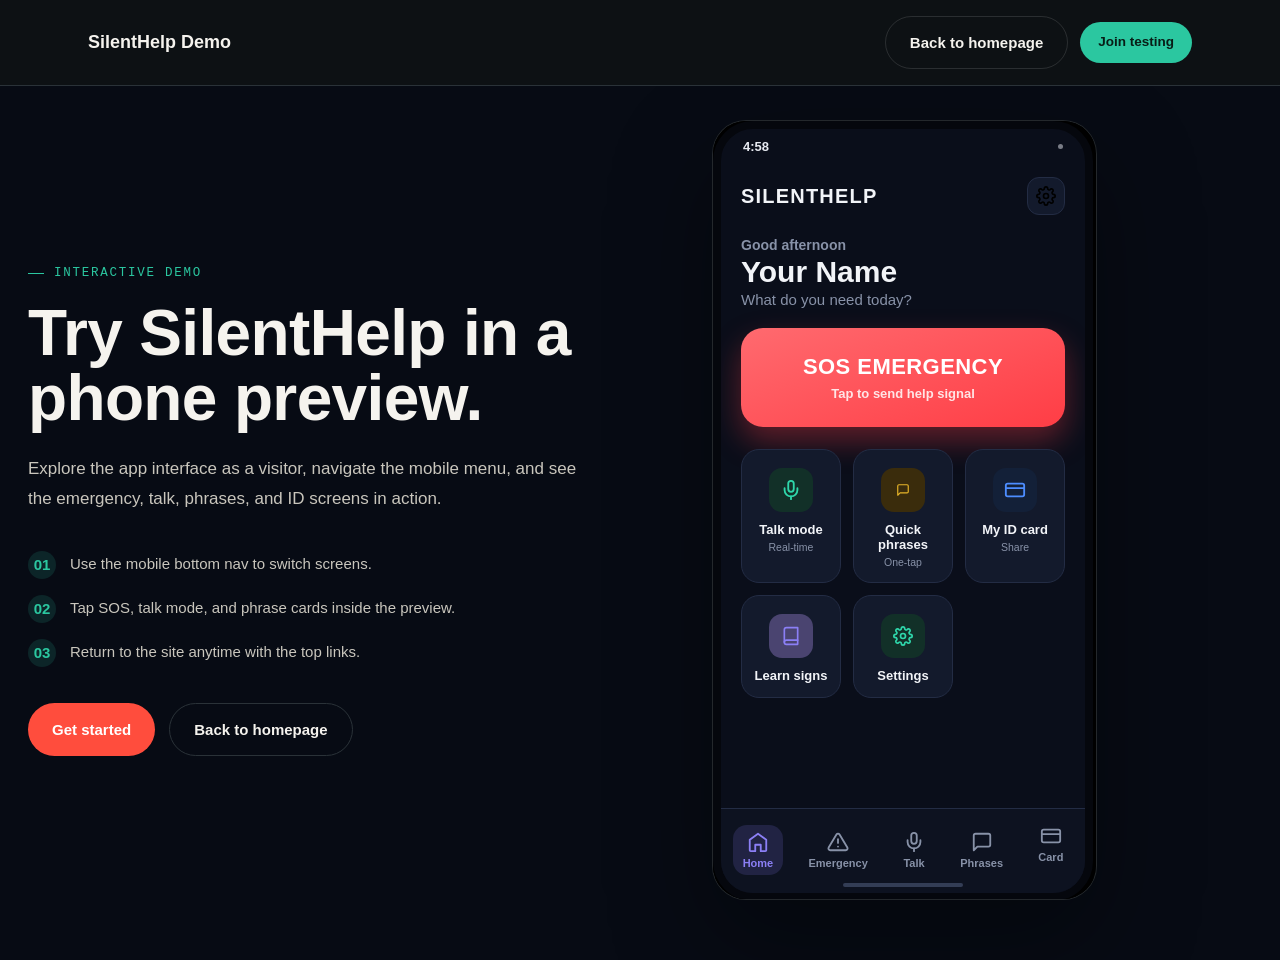
==== demo.html @ 360c6048 "Add files via upload" ====
<!DOCTYPE html>
<html lang="en">
<head>
<meta charset="UTF-8">
<meta name="viewport" content="width=device-width, initial-scale=1.0">
<title>SilentHelp Demo</title>
<meta name="description" content="Interact with the SilentHelp mobile app prototype in a live demo view.">
<link rel="stylesheet" href="styles.css">
<style>
  body{background:#070b14; margin:0;}
  .demo-nav{position:fixed; top:0; left:0; right:0; z-index:100; background:rgba(14,18,21,.96); border-bottom:1px solid var(--line);}
  .demo-nav .nav-inner{max-width:var(--wrap); margin:0 auto; padding:16px 28px; display:flex; align-items:center; justify-content:space-between; gap:16px;}
  .demo-nav .brand{font-size:18px; color:var(--paper);}
  .demo-nav .nav-right{display:flex; align-items:center; gap:12px;}
  .demo-nav .btn-ghost{border:1px solid rgba(255,255,255,.12); color:var(--paper); background:transparent;}
  .demo-nav .nav-cta{background:var(--teal); color:#081d16;}
  main.demo-page{padding:120px 28px 60px; min-height:100vh;}
  .demo-hero{max-width:1240px; margin:0 auto; display:grid; grid-template-columns:minmax(320px,1.1fr) minmax(360px,540px); gap:44px; align-items:center;}
  .demo-copy .eyebrow{margin-bottom:18px;}
  .demo-copy h1{font-size:clamp(42px,5vw,68px); line-height:1.02; margin:0 0 22px;}
  .demo-copy p{max-width:560px; color:var(--paper-dim); font-size:17px; line-height:1.8;}
  .demo-list{margin-top:36px; display:grid; gap:16px;}
  .demo-list li{display:flex; gap:14px; align-items:flex-start; color:var(--paper-dim); font-size:15px; line-height:1.75;}
  .demo-list li span{display:inline-flex; min-width:28px; height:28px; align-items:center; justify-content:center; border-radius:999px; background:rgba(43,199,160,.14); color:var(--teal); font-weight:700;}
  .demo-cta{margin-top:36px; display:flex; flex-wrap:wrap; gap:14px;}
  .demo-frame{     width: 385px;
    height: 780px;   border-radius:34px; overflow:hidden; box-shadow:0 40px 100px rgba(0,0,0,.35); border:1px solid rgba(255,255,255,.06); background:var(--ink-soft);}
  .demo-frame iframe{width:100%; min-height:820px; border:none; display:block;}
  @media (max-width:1040px){.demo-hero{grid-template-columns:1fr;}} 
  @media (max-width:720px){main.demo-page{padding:100px 16px 40px;} .demo-copy h1{font-size:36px;} .demo-frame iframe{min-height:740px;}}
</style>
</head>
<body>
<header class="demo-nav">
  <div class="nav-inner">
    <div class="brand">SilentHelp Demo</div>
    <div class="nav-right">
      <a class="btn-ghost" href="index.html">Back to homepage</a>
      <a class="nav-cta" href="index.html#download">Join testing</a>
    </div>
  </div>
</header>
<main class="demo-page">
  <section class="demo-hero">
    <div class="demo-copy">
      <div class="eyebrow">Interactive demo</div>
      <h1>Try SilentHelp in a phone preview.</h1>
      <p>Explore the app interface as a visitor, navigate the mobile menu, and see the emergency, talk, phrases, and ID screens in action.</p>
      <ul class="demo-list">
        <li><span>01</span>Use the mobile bottom nav to switch screens.</li>
        <li><span>02</span>Tap SOS, talk mode, and phrase cards inside the preview.</li>
        <li><span>03</span>Return to the site anytime with the top links.</li>
      </ul>
      <div class="demo-cta">
        <a class="btn-primary" href="index.html#download">Get started</a>
        <a class="btn-ghost" href="index.html">Back to homepage</a>
      </div>
    </div>
    <div class="demo-frame">
      <iframe src="silenthelp-mockup.html" title="SilentHelp app demo"></iframe>
    </div>
  </section>
</main>
</body>
</html>
---- styles.css ----
/* ---------- Tokens ---------- */
  :root{
    --ink: #0e1215;
    --ink-soft: #161b1f;
    --panel: #1b2126;
    --line: #2a3238;
    --paper: #f5f3ee;
    --paper-dim: #c9c6bd;
    --slate: #8b939a;
    --coral: #ff4d3d;
    --coral-dim: #7a251d;
    --amber: #f5b733;
    --teal: #2bc7a0;

    --display: "Space Grotesk", "Familjen Grotesk", Arial, sans-serif;
    --body: "Inter", -apple-system, BlinkMacSystemFont, sans-serif;
    --mono: "JetBrains Mono", "SFMono-Regular", Consolas, monospace;

    --wrap: 1160px;
  }

  *{box-sizing:border-box;}
  html{scroll-behavior:smooth;}
  body{
    margin:0;
    background:var(--ink);
    color:var(--paper);
    font-family:var(--body);
    line-height:1.55;
    -webkit-font-smoothing:antialiased;
  }
  img,svg{display:block;max-width:100%;}
  a{color:inherit;}
  h1,h2,h3,h4{font-family:var(--display);margin:0;font-weight:600;letter-spacing:-0.01em;}
  p{margin:0;}
  ul{margin:0;padding:0;list-style:none;}
  section{position:relative;}
  .wrap{max-width:var(--wrap);margin:0 auto;padding:0 28px;}
  .eyebrow{
    font-family:var(--mono);
    font-size:12.5px;
    letter-spacing:0.14em;
    text-transform:uppercase;
    color:var(--teal);
    display:flex;
    align-items:center;
    gap:10px;
  }
  .eyebrow::before{
    content:"";
    width:16px;height:1px;
    background:var(--teal);
    display:inline-block;
  }
  ::selection{background:var(--coral);color:var(--paper);}
  :focus-visible{outline:2px solid var(--amber);outline-offset:3px;}

  @media (prefers-reduced-motion: reduce){
    *{animation-duration:0.001ms !important; animation-iteration-count:1 !important; transition-duration:0.001ms !important; scroll-behavior:auto !important;}
  }

  /* ---------- Nav ---------- */
  header.nav{
    position:fixed; top:0; left:0; right:0; z-index:100;
    background:rgba(14,18,21,0.86);
    backdrop-filter:blur(10px);
    border-bottom:1px solid var(--line);
  }
  .nav-inner{
    max-width:var(--wrap); margin:0 auto; padding:16px 28px;
    display:flex; align-items:center; justify-content:space-between;
    gap:20px;
  }
  .brand{display:flex; align-items:center; gap:10px; font-family:var(--display); font-weight:700; font-size:18px;}
  .brand-mark{width:22px;height:22px;flex:none;}
  .nav-links{display:flex; gap:26px; font-size:14px; color:var(--slate);}
  .nav-links a{text-decoration:none; transition:color .15s ease;}
  .nav-links a:hover{color:var(--paper);}
  .nav-cta{
    font-size:13.5px; font-weight:600; font-family:var(--body);
    background:var(--coral); color:#fff; border:none;
    padding:10px 18px; border-radius:100px; cursor:pointer;
    text-decoration:none; white-space:nowrap;
    box-shadow:0 0 0 0 rgba(255,77,61,0.5);
    transition:box-shadow .2s ease, transform .15s ease;
  }
  .nav-cta:hover{box-shadow:0 0 0 6px rgba(255,77,61,0.16); transform:translateY(-1px);}
  .nav-toggle{display:none;}
  .nav-menu{
    position:fixed;
    top:76px; right:20px; left:20px;
    padding:18px 22px;
    border-radius:22px;
    border:1px solid rgba(255,255,255,0.08);
    background:rgba(14,18,21,0.96);
    box-shadow:0 32px 65px rgba(0,0,0,0.28);
    max-height:0;
    overflow:hidden;
    opacity:0;
    visibility:hidden;
    transition:max-height .32s ease, opacity .24s ease, visibility .24s ease;
  }
  .nav-menu.open{
    max-height:320px;
    opacity:1;
    visibility:visible;
  }
  .nav-menu a{
    display:block;
    padding:12px 0;
    color:var(--paper-dim);
    font-size:15px;
    text-decoration:none;
    border-bottom:1px solid rgba(255,255,255,0.06);
    transition:color .18s ease;
  }
  .nav-menu a:last-child{border-bottom:none;}
  .nav-menu a:hover{color:var(--paper);}

  @media (max-width:820px){
    .nav-links{display:none;}
    .nav-toggle{display:flex; align-items:center; justify-content:center; width:48px; height:48px; border-radius:16px; background:var(--panel); border:1px solid var(--line); color:var(--paper);}
  }

  /* ---------- Hero ---------- */
  .hero{
    padding:168px 0 96px;
    overflow:hidden;
    position:relative;
    border-bottom:1px solid var(--line);
  }
  .hero-inner{
    display:grid;
    grid-template-columns:1.05fr 0.95fr;
    gap:48px;
    align-items:center;
  }
  .hero h1{
    font-size:clamp(38px, 5.4vw, 66px);
    line-height:1.03;
    color:var(--paper);
  }
  .hero h1 em{
    font-style:normal;
    color:var(--coral);
  }
  .hero-sub{
    margin-top:22px;
    font-size:18px;
    color:var(--paper-dim);
    max-width:480px;
  }
  .hero-ctas{display:flex; gap:14px; margin-top:34px; flex-wrap:wrap;}
  .btn-primary{
    background:var(--coral); color:#fff; font-weight:600; font-size:15px;
    padding:14px 24px; border-radius:100px; text-decoration:none;
    display:inline-flex; align-items:center; gap:8px;
    transition:transform .15s ease, box-shadow .2s ease;
  }
  .btn-primary:hover{transform:translateY(-2px); box-shadow:0 10px 24px -8px rgba(255,77,61,0.55);}
  .btn-ghost{
    border:1px solid var(--line); color:var(--paper); font-weight:600; font-size:15px;
    padding:14px 24px; border-radius:100px; text-decoration:none;
    transition:border-color .15s ease, background .15s ease;
  }
  .btn-ghost:hover{border-color:var(--paper-dim); background:var(--ink-soft);}

  .hero-note{
    margin-top:38px; display:flex; gap:22px; flex-wrap:wrap;
    font-family:var(--mono); font-size:12px; color:var(--slate); letter-spacing:0.03em;
  }
  .hero-note span{color:var(--amber);}

  /* Pulse visual - signature element */
  .pulse-stage{
    position:relative; aspect-ratio:1/1; max-width:440px; margin:0 auto;
    display:flex; align-items:center; justify-content:center;
  }
  .pulse-ring{
    position:absolute; border-radius:50%; border:1.5px solid var(--coral);
    opacity:0;
    animation:pulse-out 3.2s cubic-bezier(.2,.6,.3,1) infinite;
  }
  .pulse-ring.r2{animation-delay:1.05s; border-color:var(--amber);}
  .pulse-ring.r3{animation-delay:2.1s; border-color:var(--teal);}
  @keyframes pulse-out{
    0%{width:60px; height:60px; opacity:0.9;}
    75%{opacity:0;}
    100%{width:420px; height:420px; opacity:0;}
  }
  .pulse-core{
    position:relative; z-index:2;
    width:104px; height:104px; border-radius:50%;
    background:radial-gradient(circle at 35% 30%, #ff6a5b, var(--coral) 70%);
    display:flex; align-items:center; justify-content:center;
    box-shadow:0 0 0 10px rgba(255,77,61,0.12), 0 20px 50px -10px rgba(255,77,61,0.5);
  }
  .pulse-core svg{width:38px; height:38px; stroke:#fff;}
  .pulse-tag{
    position:absolute; bottom:-50px; left:50%; transform:translateX(-50%);
    font-family:var(--mono); font-size:11.5px; color:var(--slate);
    background:var(--ink-soft); border:1px solid var(--line);
    padding:7px 13px; border-radius:100px; white-space:nowrap;
  }
  .pulse-tag b{color:var(--paper); font-weight:600;}

  @media (max-width:900px){
    .hero-inner{grid-template-columns:1fr; text-align:left;}
    .pulse-stage{margin-top:20px;}
  }

  /* ---------- Section shell ---------- */
  .section{padding:104px 0; border-bottom:1px solid var(--line);}
  .section-head{max-width:640px; margin-bottom:54px;}
  .section-head h2{font-size:clamp(28px,3.4vw,40px); margin-top:14px; color:var(--paper);}
  .section-head p{margin-top:16px; color:var(--paper-dim); font-size:16.5px;}

  /* ---------- Problem ---------- */
  .problem{background:var(--ink-soft);}
  .problem-grid{
    display:grid; grid-template-columns:repeat(3, 1fr); gap:1px;
    background:var(--line); border:1px solid var(--line); border-radius:14px; overflow:hidden;
  }
  .problem-card{background:var(--ink-soft); padding:30px 26px;}
  .problem-card .stat{font-family:var(--display); font-size:38px; color:var(--coral); font-weight:700;}
  .problem-card p{margin-top:10px; color:var(--paper-dim); font-size:14.5px; line-height:1.6;}
  @media (max-width:760px){.problem-grid{grid-template-columns:1fr;}}

  /* ---------- Solution / quote-style ---------- */
  .solution-inner{display:grid; grid-template-columns:1fr 1fr; gap:60px; align-items:start;}
  .solution-lead{font-size:23px; line-height:1.5; color:var(--paper); font-family:var(--display); font-weight:500;}
  .solution-lead .hl{color:var(--teal);}
  .solution-list{margin-top:0; display:flex; flex-direction:column; gap:22px;}
  .solution-list li{display:flex; gap:16px; align-items:flex-start;}
  .solution-list .num{
    font-family:var(--mono); font-size:12px; color:var(--ink); background:var(--amber);
    width:26px; height:26px; border-radius:50%; display:flex; align-items:center; justify-content:center;
    flex:none; font-weight:700; margin-top:2px;
  }
  .solution-list strong{display:block; color:var(--paper); font-size:15.5px; margin-bottom:4px;}
  .solution-list span{color:var(--paper-dim); font-size:14.5px;}
  @media (max-width:820px){.solution-inner{grid-template-columns:1fr;}}

  /* ---------- Features ---------- */
  .features{background:var(--ink-soft);}
  .feature-grid{display:grid; grid-template-columns:repeat(4,1fr); gap:16px;}
  .feature-card{
    background:var(--panel); border:1px solid var(--line); border-radius:14px;
    padding:26px 22px; transition:border-color .2s ease, transform .2s ease;
  }
  .feature-card:hover{border-color:var(--teal); transform:translateY(-3px);}
  .feature-icon{
    width:38px; height:38px; border-radius:10px; background:var(--ink);
    display:flex; align-items:center; justify-content:center; margin-bottom:16px;
  }
  .feature-icon svg{width:19px; height:19px; stroke:var(--teal);}
  .feature-card h3{font-size:16px; color:var(--paper); margin-bottom:8px;}
  .feature-card p{font-size:13.8px; color:var(--paper-dim); line-height:1.55;}
  @media (max-width:980px){.feature-grid{grid-template-columns:repeat(2,1fr);}}
  @media (max-width:560px){.feature-grid{grid-template-columns:1fr;}}

  /* ---------- How it works ---------- */
  .flow{counter-reset:step;}
  .flow-list{display:flex; flex-direction:column;}
  .flow-item{
    counter-increment:step;
    display:grid; grid-template-columns:64px minmax(0,1fr); gap:22px;
    padding:26px 0; border-top:1px solid var(--line);
    align-items:start;
  }
  .flow-item:last-child{border-bottom:1px solid var(--line);}
  .flow-item::before{
    content:counter(step, decimal-leading-zero);
    font-family:var(--mono); font-size:14px; color:var(--coral); padding-top:2px;
    grid-column:1;
  }
  .flow-item h4,
  .flow-item p{grid-column:2;}
  .flow-item h4{font-size:16.5px; color:var(--paper); margin-bottom:10px;}
  .flow-item p{font-size:14.5px; color:var(--paper-dim); max-width:100%;}

  /* ---------- Demo ---------- */
  .demo .phrase-panel{
    display:grid;
    grid-template-columns:280px 1fr;
    gap:24px;
    align-items:start;
  }
  .phrase-btns{
    display:grid; gap:12px;
    background:var(--panel); border:1px solid var(--line);
    border-radius:18px; padding:18px;
  }
  .phrase-btn{
    background:transparent; border:1px solid rgba(255,255,255,0.08);
    color:var(--paper); border-radius:14px; padding:16px 18px;
    text-align:left; cursor:pointer; transition:border-color .2s ease, background .2s ease;
  }
  .phrase-btn.active,
  .phrase-btn:hover{background:rgba(43,199,160,0.12); border-color:var(--teal);}
  .phrase-preview{
    background:var(--panel); border:1px solid var(--line); border-radius:22px;
    padding:28px 30px;
  }
  .preview-title{font-size:13px; text-transform:uppercase; letter-spacing:.18em; color:var(--teal); margin-bottom:14px; font-weight:700;}
  .preview-text{font-size:18px; line-height:1.7; color:var(--paper); margin-bottom:16px;}
  .preview-meta{font-family:var(--mono); color:var(--paper-dim); font-size:13px;}

  /* ---------- FAQ ---------- */
  .faq-list{display:grid; gap:12px;}
  .faq-item{
    width:100%; display:flex; align-items:center; justify-content:space-between;
    padding:22px 20px; border:1px solid var(--line); border-radius:16px;
    background:var(--panel); color:var(--paper); cursor:pointer;
    transition:transform .2s ease, border-color .2s ease;
  }
  .faq-item:hover{transform:translateY(-1px); border-color:var(--teal);}
  .faq-item strong{font-size:15px; line-height:1.5; text-align:left; color:var(--paper);}
  .faq-item svg{width:20px; height:20px; stroke:var(--paper);}
  .faq-panel{
    max-height:0; overflow:hidden; transition:max-height .3s ease, opacity .24s ease;
    border-radius:16px; border:1px solid var(--line); border-top:none;
    background:var(--ink-soft); padding:0 20px;
    opacity:0; visibility:hidden;
  }
  .faq-panel.open{
    padding:18px 20px 20px;
    max-height:260px; opacity:1; visibility:visible;
  }
  .faq-panel p{color:var(--paper-dim); font-size:15px; line-height:1.75;}

  /* ---------- Technical ---------- */
  .tech{background:var(--ink-soft);}
  .tech-grid{display:grid; grid-template-columns:1.1fr 0.9fr; gap:40px;}
  .spec{
    background:var(--panel); border:1px solid var(--line); border-radius:14px; overflow:hidden;
  }
  .spec-row{
    display:grid; grid-template-columns:150px 1fr; gap:16px;
    padding:16px 22px; border-bottom:1px solid var(--line);
    font-size:13.8px;
  }
  .spec-row:last-child{border-bottom:none;}
  .spec-row .k{font-family:var(--mono); color:var(--slate); letter-spacing:.02em;}
  .spec-row .v{color:var(--paper-dim);}
  .spec-row .v b{color:var(--paper); font-weight:600;}
  .arch-list{display:flex; flex-direction:column; gap:18px;}
  .arch-list li{padding-left:20px; position:relative; color:var(--paper-dim); font-size:14.5px;}
  .arch-list li::before{content:"—"; position:absolute; left:0; color:var(--amber);}
  .arch-list strong{color:var(--paper);}

  @media (max-width:900px){.tech-grid{grid-template-columns:1fr;}}

  /* ---------- Contact ---------- */
  .contact-section{background:var(--panel); border:1px solid var(--line); border-radius:24px; padding:36px 34px;}
  .contact-grid{display:grid; grid-template-columns:1.05fr 0.95fr; gap:32px; align-items:center;}
  .contact-copy h2{font-size:clamp(30px,4vw,42px); color:var(--paper); margin-top:14px;}
  .contact-copy p{margin-top:18px; color:var(--paper-dim); font-size:16px; line-height:1.8;}
  .contact-form{display:grid; gap:16px;}
  .contact-form label{display:grid; gap:10px; font-size:14px; color:var(--paper-dim);}
  .contact-form input,
  .contact-form textarea{
    width:100%; background:var(--ink); border:1px solid var(--line); border-radius:16px;
    color:var(--paper); padding:16px 18px; font-size:14px;
  }
  .contact-form input:focus,
  .contact-form textarea:focus{outline:none; border-color:var(--teal);}
  .contact-form textarea{min-height:140px; resize:vertical;}
  .form-success{font-size:14px; min-height:20px; color:var(--teal); transition:opacity .2s ease; opacity:0;}
  .form-success.visible{opacity:1;}

  /* ---------- Back to top ---------- */
  .back-to-top{
    position:fixed; right:22px; bottom:22px; width:48px; height:48px;
    border:none; border-radius:14px; background:var(--coral); color:#fff;
    font-size:18px; display:flex; align-items:center; justify-content:center;
    cursor:pointer; opacity:0; visibility:hidden;
    transition:opacity .25s ease, transform .2s ease;
    z-index:101;
  }
  .back-to-top.visible{opacity:1; visibility:visible; transform:translateY(-4px);}

  /* ---------- CTA / Footer ---------- */
  .access-grid{display:grid; grid-template-columns:repeat(3,1fr); gap:16px;}
  .access-card{
    border:1px solid var(--line); border-radius:14px; padding:28px 24px;
    background:linear-gradient(160deg, var(--panel), var(--ink-soft));
  }
  .access-card h3{font-size:16px; color:var(--paper); margin-bottom:10px; display:flex; align-items:center; gap:10px;}
  .access-card .dot{width:8px; height:8px; border-radius:50%; background:var(--teal); flex:none;}
  .access-card p{font-size:14px; color:var(--paper-dim); line-height:1.6;}
  @media (max-width:820px){.access-grid{grid-template-columns:1fr;}}

  @media (max-width:900px){.demo .phrase-panel{grid-template-columns:1fr;} .phrase-preview{padding-top:20px;}}
  @media (max-width:760px){.contact-grid{grid-template-columns:1fr;} .contact-section{padding:28px 22px;}}
  @media (max-width:720px){.faq-item{flex-direction:column; align-items:flex-start;} .faq-item svg{margin-top:12px;}}

  /* ---------- Impact / Roadmap ---------- */
  .impact{background:var(--ink-soft);}
  .impact-grid{display:grid; grid-template-columns:1fr 1fr; gap:50px;}
  .impact-block h3{font-size:14px; text-transform:uppercase; letter-spacing:.08em; color:var(--amber); font-family:var(--mono); margin-bottom:16px;}
  .impact-block p{color:var(--paper-dim); font-size:15px; margin-bottom:14px;}
  .roadmap-list{display:flex; flex-direction:column; gap:14px;}
  .roadmap-list li{
    display:flex; justify-content:space-between; gap:16px;
    padding:14px 0; border-bottom:1px solid var(--line); font-size:14.5px; color:var(--paper-dim);
  }
  .roadmap-list li b{color:var(--paper); font-weight:600;}
  .roadmap-list li span{font-family:var(--mono); font-size:12px; color:var(--slate); white-space:nowrap;}
  @media (max-width:820px){.impact-grid{grid-template-columns:1fr;}}

  /* ---------- CTA / Footer ---------- */
  .cta{
    padding:100px 0; text-align:center; position:relative; overflow:hidden;
  }
  .cta h2{font-size:clamp(30px,4.4vw,50px); max-width:720px; margin:0 auto;}
  .cta p{margin-top:18px; color:var(--paper-dim); font-size:16.5px;}
  .cta-btns{display:flex; gap:14px; justify-content:center; margin-top:34px; flex-wrap:wrap;}

  footer{padding:44px 0; border-top:1px solid var(--line);}
  .footer-inner{
    display:flex; justify-content:space-between; align-items:center; flex-wrap:wrap; gap:16px;
    font-size:13px; color:var(--slate);
  }
  .footer-links{display:flex; gap:20px;}
  .footer-links a{text-decoration:none; color:var(--slate); transition:color .15s ease;}
  .footer-links a:hover{color:var(--paper);}
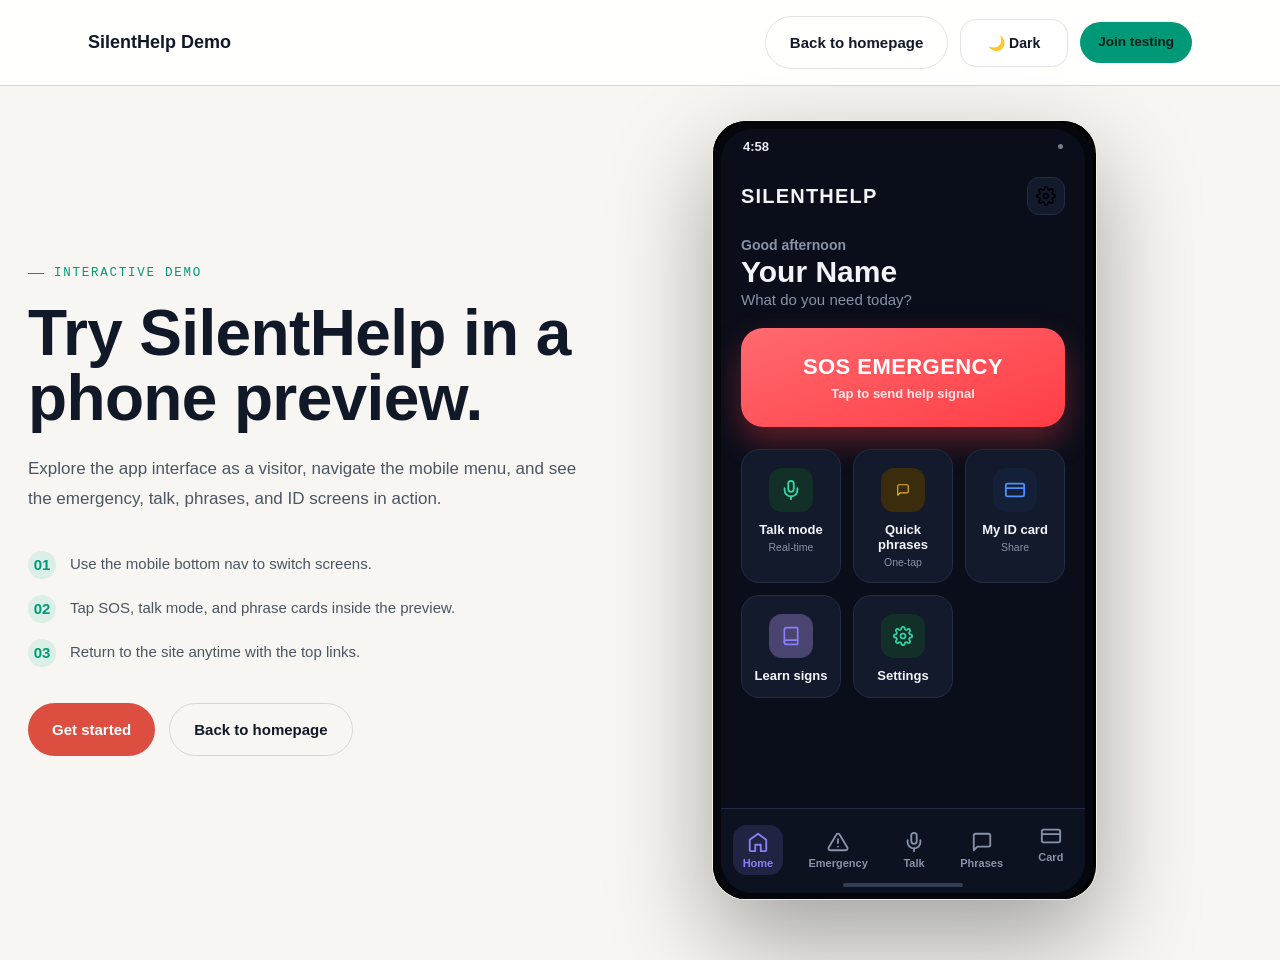
==== commit 1700952f: "done" ====
--- a/demo.html
+++ b/demo.html
@@ -7,12 +7,12 @@
 <meta name="description" content="Interact with the SilentHelp mobile app prototype in a live demo view.">
 <link rel="stylesheet" href="styles.css">
 <style>
-  body{background:#070b14; margin:0;}
-  .demo-nav{position:fixed; top:0; left:0; right:0; z-index:100; background:rgba(14,18,21,.96); border-bottom:1px solid var(--line);}
+  body{background:var(--ink); margin:0;}
+  .demo-nav{position:fixed; top:0; left:0; right:0; z-index:100; background:var(--nav); border-bottom:1px solid var(--line);}
   .demo-nav .nav-inner{max-width:var(--wrap); margin:0 auto; padding:16px 28px; display:flex; align-items:center; justify-content:space-between; gap:16px;}
-  .demo-nav .brand{font-size:18px; color:var(--paper);}
+  .demo-nav .brand{font-size:18px; color:var(--nav-text);}
   .demo-nav .nav-right{display:flex; align-items:center; gap:12px;}
-  .demo-nav .btn-ghost{border:1px solid rgba(255,255,255,.12); color:var(--paper); background:transparent;}
+  .demo-nav .btn-ghost{border:1px solid var(--ghost-border); color:var(--nav-text); background:transparent;}
   .demo-nav .nav-cta{background:var(--teal); color:#081d16;}
   main.demo-page{padding:120px 28px 60px; min-height:100vh;}
   .demo-hero{max-width:1240px; margin:0 auto; display:grid; grid-template-columns:minmax(320px,1.1fr) minmax(360px,540px); gap:44px; align-items:center;}
@@ -36,6 +36,7 @@
     <div class="brand">SilentHelp Demo</div>
     <div class="nav-right">
       <a class="btn-ghost" href="index.html">Back to homepage</a>
+      <button class="theme-toggle" type="button" aria-label="Toggle theme">🌙 Dark</button>
       <a class="nav-cta" href="index.html#download">Join testing</a>
     </div>
   </div>
@@ -61,5 +62,6 @@
     </div>
   </section>
 </main>
+<script src="scripts.js"></script>
 </body>
 </html>
--- a/styles.css
+++ b/styles.css
@@ -19,6 +19,27 @@
     --mono: "JetBrains Mono", "SFMono-Regular", Consolas, monospace;
 
     --wrap: 1160px;
+    --nav: rgba(14,18,21,0.96);
+    --nav-text: var(--paper);
+    --ghost-border: rgba(255,255,255,0.12);
+  }
+
+  html[data-theme='light']{
+    --ink: #f7f6f2;
+    --ink-soft: #f1efe8;
+    --panel: #ffffff;
+    --line: #d8d6ce;
+    --paper: #111827;
+    --paper-dim: #4b5563;
+    --slate: #6b7280;
+    --coral: #dc4f40;
+    --coral-dim: #87372e;
+    --amber: #c48f25;
+    --teal: #009978;
+    --nav: rgba(255,255,255,0.92);
+    --nav-text: #111827;
+    --ghost-border: rgba(17,24,39,0.12);
+    background: var(--ink);
   }
 
   *{box-sizing:border-box;}
@@ -87,6 +108,14 @@
     transition:box-shadow .2s ease, transform .15s ease;
   }
   .nav-cta:hover{box-shadow:0 0 0 6px rgba(255,77,61,0.16); transform:translateY(-1px);}
+  .theme-toggle{
+    min-width:108px; height:48px; border-radius:16px; border:1px solid var(--ghost-border);
+    background:var(--panel); color:var(--nav-text); display:inline-flex;
+    align-items:center; justify-content:center; gap:8px; cursor:pointer;
+    font-size:14px; font-weight:700; padding:0 16px;
+    transition:background .2s ease, border-color .2s ease, transform .15s ease;
+  }
+  .theme-toggle:hover{border-color:var(--teal); transform:translateY(-1px);}
   .nav-toggle{display:none;}
   .nav-menu{
     position:fixed;
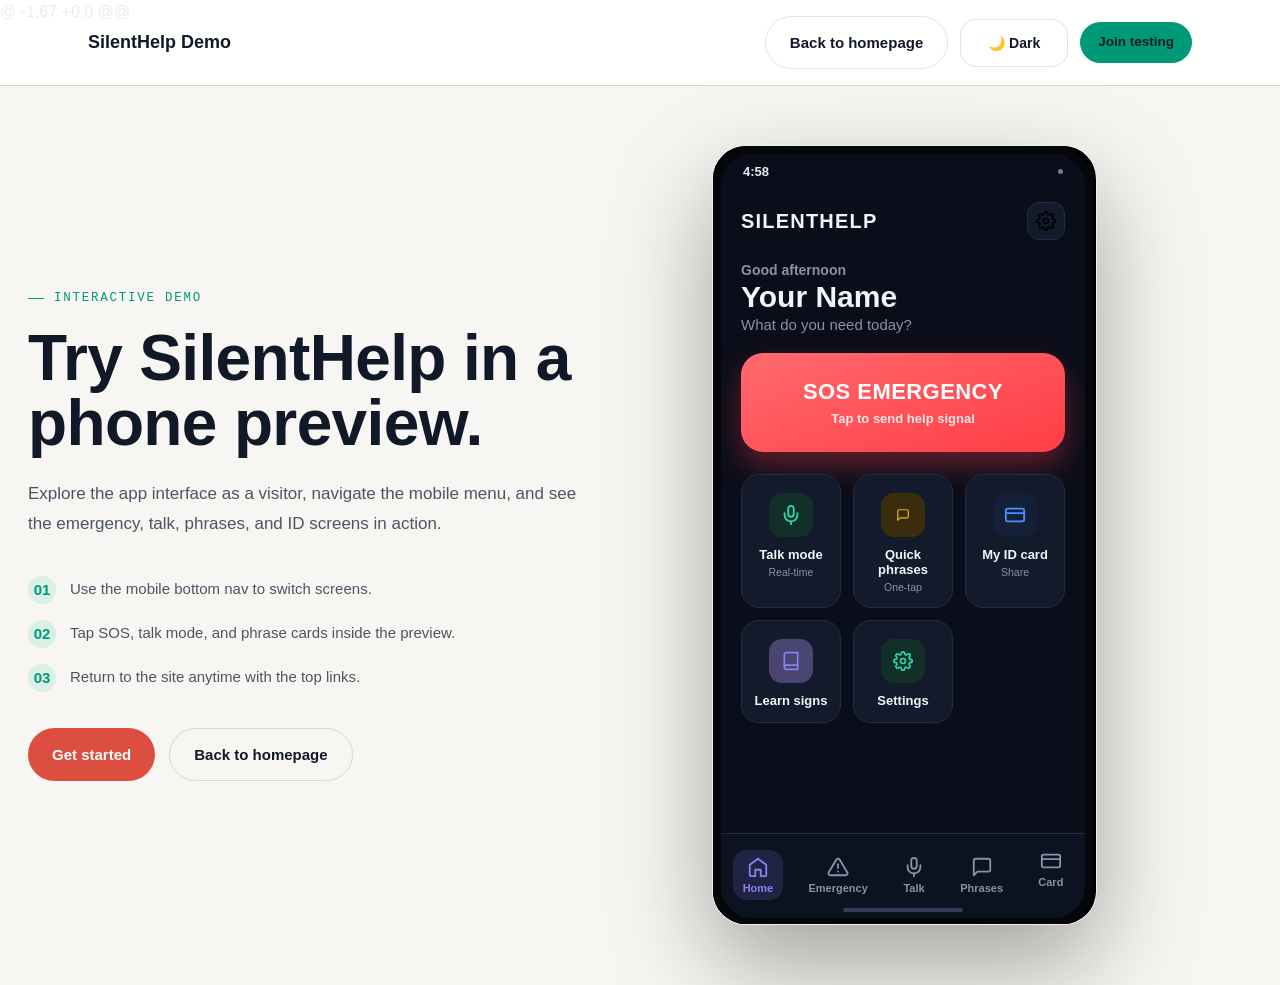
==== commit 71eb5c10: "done 2" ====
--- a/demo.html
+++ b/demo.html
@@ -1,67 +1,68 @@
-<!DOCTYPE html>
-<html lang="en">
-<head>
-<meta charset="UTF-8">
-<meta name="viewport" content="width=device-width, initial-scale=1.0">
-<title>SilentHelp Demo</title>
-<meta name="description" content="Interact with the SilentHelp mobile app prototype in a live demo view.">
-<link rel="stylesheet" href="styles.css">
-<style>
-  body{background:var(--ink); margin:0;}
-  .demo-nav{position:fixed; top:0; left:0; right:0; z-index:100; background:var(--nav); border-bottom:1px solid var(--line);}
-  .demo-nav .nav-inner{max-width:var(--wrap); margin:0 auto; padding:16px 28px; display:flex; align-items:center; justify-content:space-between; gap:16px;}
-  .demo-nav .brand{font-size:18px; color:var(--nav-text);}
-  .demo-nav .nav-right{display:flex; align-items:center; gap:12px;}
-  .demo-nav .btn-ghost{border:1px solid var(--ghost-border); color:var(--nav-text); background:transparent;}
-  .demo-nav .nav-cta{background:var(--teal); color:#081d16;}
-  main.demo-page{padding:120px 28px 60px; min-height:100vh;}
-  .demo-hero{max-width:1240px; margin:0 auto; display:grid; grid-template-columns:minmax(320px,1.1fr) minmax(360px,540px); gap:44px; align-items:center;}
-  .demo-copy .eyebrow{margin-bottom:18px;}
-  .demo-copy h1{font-size:clamp(42px,5vw,68px); line-height:1.02; margin:0 0 22px;}
-  .demo-copy p{max-width:560px; color:var(--paper-dim); font-size:17px; line-height:1.8;}
-  .demo-list{margin-top:36px; display:grid; gap:16px;}
-  .demo-list li{display:flex; gap:14px; align-items:flex-start; color:var(--paper-dim); font-size:15px; line-height:1.75;}
-  .demo-list li span{display:inline-flex; min-width:28px; height:28px; align-items:center; justify-content:center; border-radius:999px; background:rgba(43,199,160,.14); color:var(--teal); font-weight:700;}
-  .demo-cta{margin-top:36px; display:flex; flex-wrap:wrap; gap:14px;}
-  .demo-frame{     width: 385px;
-    height: 780px;   border-radius:34px; overflow:hidden; box-shadow:0 40px 100px rgba(0,0,0,.35); border:1px solid rgba(255,255,255,.06); background:var(--ink-soft);}
-  .demo-frame iframe{width:100%; min-height:820px; border:none; display:block;}
-  @media (max-width:1040px){.demo-hero{grid-template-columns:1fr;}} 
-  @media (max-width:720px){main.demo-page{padding:100px 16px 40px;} .demo-copy h1{font-size:36px;} .demo-frame iframe{min-height:740px;}}
-</style>
-</head>
-<body>
-<header class="demo-nav">
-  <div class="nav-inner">
-    <div class="brand">SilentHelp Demo</div>
-    <div class="nav-right">
-      <a class="btn-ghost" href="index.html">Back to homepage</a>
-      <button class="theme-toggle" type="button" aria-label="Toggle theme">🌙 Dark</button>
-      <a class="nav-cta" href="index.html#download">Join testing</a>
-    </div>
-  </div>
-</header>
-<main class="demo-page">
-  <section class="demo-hero">
-    <div class="demo-copy">
-      <div class="eyebrow">Interactive demo</div>
-      <h1>Try SilentHelp in a phone preview.</h1>
-      <p>Explore the app interface as a visitor, navigate the mobile menu, and see the emergency, talk, phrases, and ID screens in action.</p>
-      <ul class="demo-list">
-        <li><span>01</span>Use the mobile bottom nav to switch screens.</li>
-        <li><span>02</span>Tap SOS, talk mode, and phrase cards inside the preview.</li>
-        <li><span>03</span>Return to the site anytime with the top links.</li>
-      </ul>
-      <div class="demo-cta">
-        <a class="btn-primary" href="index.html#download">Get started</a>
-        <a class="btn-ghost" href="index.html">Back to homepage</a>
-      </div>
-    </div>
-    <div class="demo-frame">
-      <iframe src="silenthelp-mockup.html" title="SilentHelp app demo"></iframe>
-    </div>
-  </section>
-</main>
-<script src="scripts.js"></script>
-</body>
+@ -1,67 +0,0 @@
+<!DOCTYPE html>
+<html lang="en">
+<head>
+<meta charset="UTF-8">
+<meta name="viewport" content="width=device-width, initial-scale=1.0">
+<title>SilentHelp Demo</title>
+<meta name="description" content="Interact with the SilentHelp mobile app prototype in a live demo view.">
+<link rel="stylesheet" href="styles.css">
+<style>
+  body{background:var(--ink); margin:0;}
+  .demo-nav{position:fixed; top:0; left:0; right:0; z-index:100; background:var(--nav); border-bottom:1px solid var(--line);}
+  .demo-nav .nav-inner{max-width:var(--wrap); margin:0 auto; padding:16px 28px; display:flex; align-items:center; justify-content:space-between; gap:16px;}
+  .demo-nav .brand{font-size:18px; color:var(--nav-text);}
+  .demo-nav .nav-right{display:flex; align-items:center; gap:12px;}
+  .demo-nav .btn-ghost{border:1px solid var(--ghost-border); color:var(--nav-text); background:transparent;}
+  .demo-nav .nav-cta{background:var(--teal); color:#081d16;}
+  main.demo-page{padding:120px 28px 60px; min-height:100vh;}
+  .demo-hero{max-width:1240px; margin:0 auto; display:grid; grid-template-columns:minmax(320px,1.1fr) minmax(360px,540px); gap:44px; align-items:center;}
+  .demo-copy .eyebrow{margin-bottom:18px;}
+  .demo-copy h1{font-size:clamp(42px,5vw,68px); line-height:1.02; margin:0 0 22px;}
+  .demo-copy p{max-width:560px; color:var(--paper-dim); font-size:17px; line-height:1.8;}
+  .demo-list{margin-top:36px; display:grid; gap:16px;}
+  .demo-list li{display:flex; gap:14px; align-items:flex-start; color:var(--paper-dim); font-size:15px; line-height:1.75;}
+  .demo-list li span{display:inline-flex; min-width:28px; height:28px; align-items:center; justify-content:center; border-radius:999px; background:rgba(43,199,160,.14); color:var(--teal); font-weight:700;}
+  .demo-cta{margin-top:36px; display:flex; flex-wrap:wrap; gap:14px;}
+  .demo-frame{     width: 385px;
+    height: 780px;   border-radius:34px; overflow:hidden; box-shadow:0 40px 100px rgba(0,0,0,.35); border:1px solid rgba(255,255,255,.06); background:var(--ink-soft);}
+  .demo-frame iframe{width:100%; min-height:820px; border:none; display:block;}
+  @media (max-width:1040px){.demo-hero{grid-template-columns:1fr;}} 
+  @media (max-width:720px){main.demo-page{padding:100px 16px 40px;} .demo-copy h1{font-size:36px;} .demo-frame iframe{min-height:740px;}}
+</style>
+</head>
+<body>
+<header class="demo-nav">
+  <div class="nav-inner">
+    <div class="brand">SilentHelp Demo</div>
+    <div class="nav-right">
+      <a class="btn-ghost" href="index.html">Back to homepage</a>
+      <button class="theme-toggle" type="button" aria-label="Toggle theme">🌙 Dark</button>
+      <a class="nav-cta" href="index.html#download">Join testing</a>
+    </div>
+  </div>
+</header>
+<main class="demo-page">
+  <section class="demo-hero">
+    <div class="demo-copy">
+      <div class="eyebrow">Interactive demo</div>
+      <h1>Try SilentHelp in a phone preview.</h1>
+      <p>Explore the app interface as a visitor, navigate the mobile menu, and see the emergency, talk, phrases, and ID screens in action.</p>
+      <ul class="demo-list">
+        <li><span>01</span>Use the mobile bottom nav to switch screens.</li>
+        <li><span>02</span>Tap SOS, talk mode, and phrase cards inside the preview.</li>
+        <li><span>03</span>Return to the site anytime with the top links.</li>
+      </ul>
+      <div class="demo-cta">
+        <a class="btn-primary" href="index.html#download">Get started</a>
+        <a class="btn-ghost" href="index.html">Back to homepage</a>
+      </div>
+    </div>
+    <div class="demo-frame">
+      <iframe src="silenthelp-mockup.html" title="SilentHelp app demo"></iframe>
+    </div>
+  </section>
+</main>
+<script src="scripts.js"></script>
+</body>
 </html>
--- a/styles.css
+++ b/styles.css
@@ -1,459 +1,459 @@
-
-
-  /* ---------- Tokens ---------- */
-  :root{
-    --ink: #0e1215;
-    --ink-soft: #161b1f;
-    --panel: #1b2126;
-    --line: #2a3238;
-    --paper: #f5f3ee;
-    --paper-dim: #c9c6bd;
-    --slate: #8b939a;
-    --coral: #ff4d3d;
-    --coral-dim: #7a251d;
-    --amber: #f5b733;
-    --teal: #2bc7a0;
-
-    --display: "Space Grotesk", "Familjen Grotesk", Arial, sans-serif;
-    --body: "Inter", -apple-system, BlinkMacSystemFont, sans-serif;
-    --mono: "JetBrains Mono", "SFMono-Regular", Consolas, monospace;
-
-    --wrap: 1160px;
-    --nav: rgba(14,18,21,0.96);
-    --nav-text: var(--paper);
-    --ghost-border: rgba(255,255,255,0.12);
-  }
-
-  html[data-theme='light']{
-    --ink: #f7f6f2;
-    --ink-soft: #f1efe8;
-    --panel: #ffffff;
-    --line: #d8d6ce;
-    --paper: #111827;
-    --paper-dim: #4b5563;
-    --slate: #6b7280;
-    --coral: #dc4f40;
-    --coral-dim: #87372e;
-    --amber: #c48f25;
-    --teal: #009978;
-    --nav: rgba(255,255,255,0.92);
-    --nav-text: #111827;
-    --ghost-border: rgba(17,24,39,0.12);
-    background: var(--ink);
-  }
-
-  *{box-sizing:border-box;}
-  html{scroll-behavior:smooth;}
-  body{
-    margin:0;
-    background:var(--ink);
-    color:var(--paper);
-    font-family:var(--body);
-    line-height:1.55;
-    -webkit-font-smoothing:antialiased;
-  }
-  img,svg{display:block;max-width:100%;}
-  a{color:inherit;}
-  h1,h2,h3,h4{font-family:var(--display);margin:0;font-weight:600;letter-spacing:-0.01em;}
-  p{margin:0;}
-  ul{margin:0;padding:0;list-style:none;}
-  section{position:relative;}
-  .wrap{max-width:var(--wrap);margin:0 auto;padding:0 28px;}
-  .eyebrow{
-    font-family:var(--mono);
-    font-size:12.5px;
-    letter-spacing:0.14em;
-    text-transform:uppercase;
-    color:var(--teal);
-    display:flex;
-    align-items:center;
-    gap:10px;
-  }
-  .eyebrow::before{
-    content:"";
-    width:16px;height:1px;
-    background:var(--teal);
-    display:inline-block;
-  }
-  ::selection{background:var(--coral);color:var(--paper);}
-  :focus-visible{outline:2px solid var(--amber);outline-offset:3px;}
-
-  @media (prefers-reduced-motion: reduce){
-    *{animation-duration:0.001ms !important; animation-iteration-count:1 !important; transition-duration:0.001ms !important; scroll-behavior:auto !important;}
-  }
-
-  /* ---------- Nav ---------- */
-  header.nav{
-    position:fixed; top:0; left:0; right:0; z-index:100;
-    background:rgba(14,18,21,0.86);
-    backdrop-filter:blur(10px);
-    border-bottom:1px solid var(--line);
-  }
-  .nav-inner{
-    max-width:var(--wrap); margin:0 auto; padding:16px 28px;
-    display:flex; align-items:center; justify-content:space-between;
-    gap:20px;
-  }
-  .brand{display:flex; align-items:center; gap:10px; font-family:var(--display); font-weight:700; font-size:18px;}
-  .brand-mark{width:22px;height:22px;flex:none;}
-  .nav-links{display:flex; gap:26px; font-size:14px; color:var(--slate);}
-  .nav-links a{text-decoration:none; transition:color .15s ease;}
-  .nav-links a:hover{color:var(--paper);}
-  .nav-cta{
-    font-size:13.5px; font-weight:600; font-family:var(--body);
-    background:var(--coral); color:#fff; border:none;
-    padding:10px 18px; border-radius:100px; cursor:pointer;
-    text-decoration:none; white-space:nowrap;
-    box-shadow:0 0 0 0 rgba(255,77,61,0.5);
-    transition:box-shadow .2s ease, transform .15s ease;
-  }
-  .nav-cta:hover{box-shadow:0 0 0 6px rgba(255,77,61,0.16); transform:translateY(-1px);}
-  .theme-toggle{
-    min-width:108px; height:48px; border-radius:16px; border:1px solid var(--ghost-border);
-    background:var(--panel); color:var(--nav-text); display:inline-flex;
-    align-items:center; justify-content:center; gap:8px; cursor:pointer;
-    font-size:14px; font-weight:700; padding:0 16px;
-    transition:background .2s ease, border-color .2s ease, transform .15s ease;
-  }
-  .theme-toggle:hover{border-color:var(--teal); transform:translateY(-1px);}
-  .nav-toggle{display:none;}
-  .nav-menu{
-    position:fixed;
-    top:76px; right:20px; left:20px;
-    padding:18px 22px;
-    border-radius:22px;
-    border:1px solid rgba(255,255,255,0.08);
-    background:rgba(14,18,21,0.96);
-    box-shadow:0 32px 65px rgba(0,0,0,0.28);
-    max-height:0;
-    overflow:hidden;
-    opacity:0;
-    visibility:hidden;
-    transition:max-height .32s ease, opacity .24s ease, visibility .24s ease;
-  }
-  .nav-menu.open{
-    max-height:320px;
-    opacity:1;
-    visibility:visible;
-  }
-  .nav-menu a{
-    display:block;
-    padding:12px 0;
-    color:var(--paper-dim);
-    font-size:15px;
-    text-decoration:none;
-    border-bottom:1px solid rgba(255,255,255,0.06);
-    transition:color .18s ease;
-  }
-  .nav-menu a:last-child{border-bottom:none;}
-  .nav-menu a:hover{color:var(--paper);}
-
-  @media (max-width:820px){
-    .nav-links{display:none;}
-    .nav-toggle{display:flex; align-items:center; justify-content:center; width:48px; height:48px; border-radius:16px; background:var(--panel); border:1px solid var(--line); color:var(--paper);}
-  }
-
-  /* ---------- Hero ---------- */
-  .hero{
-    padding:168px 0 96px;
-    overflow:hidden;
-    position:relative;
-    border-bottom:1px solid var(--line);
-  }
-  .hero-inner{
-    display:grid;
-    grid-template-columns:1.05fr 0.95fr;
-    gap:48px;
-    align-items:center;
-  }
-  .hero h1{
-    font-size:clamp(38px, 5.4vw, 66px);
-    line-height:1.03;
-    color:var(--paper);
-  }
-  .hero h1 em{
-    font-style:normal;
-    color:var(--coral);
-  }
-  .hero-sub{
-    margin-top:22px;
-    font-size:18px;
-    color:var(--paper-dim);
-    max-width:480px;
-  }
-  .hero-ctas{display:flex; gap:14px; margin-top:34px; flex-wrap:wrap;}
-  .btn-primary{
-    background:var(--coral); color:#fff; font-weight:600; font-size:15px;
-    padding:14px 24px; border-radius:100px; text-decoration:none;
-    display:inline-flex; align-items:center; gap:8px;
-    transition:transform .15s ease, box-shadow .2s ease;
-  }
-  .btn-primary:hover{transform:translateY(-2px); box-shadow:0 10px 24px -8px rgba(255,77,61,0.55);}
-  .btn-ghost{
-    border:1px solid var(--line); color:var(--paper); font-weight:600; font-size:15px;
-    padding:14px 24px; border-radius:100px; text-decoration:none;
-    transition:border-color .15s ease, background .15s ease;
-  }
-  .btn-ghost:hover{border-color:var(--paper-dim); background:var(--ink-soft);}
-
-  .hero-note{
-    margin-top:38px; display:flex; gap:22px; flex-wrap:wrap;
-    font-family:var(--mono); font-size:12px; color:var(--slate); letter-spacing:0.03em;
-  }
-  .hero-note span{color:var(--amber);}
-
-  /* Pulse visual - signature element */
-  .pulse-stage{
-    position:relative; aspect-ratio:1/1; max-width:440px; margin:0 auto;
-    display:flex; align-items:center; justify-content:center;
-  }
-  .pulse-ring{
-    position:absolute; border-radius:50%; border:1.5px solid var(--coral);
-    opacity:0;
-    animation:pulse-out 3.2s cubic-bezier(.2,.6,.3,1) infinite;
-  }
-  .pulse-ring.r2{animation-delay:1.05s; border-color:var(--amber);}
-  .pulse-ring.r3{animation-delay:2.1s; border-color:var(--teal);}
-  @keyframes pulse-out{
-    0%{width:60px; height:60px; opacity:0.9;}
-    75%{opacity:0;}
-    100%{width:420px; height:420px; opacity:0;}
-  }
-  .pulse-core{
-    position:relative; z-index:2;
-    width:104px; height:104px; border-radius:50%;
-    background:radial-gradient(circle at 35% 30%, #ff6a5b, var(--coral) 70%);
-    display:flex; align-items:center; justify-content:center;
-    box-shadow:0 0 0 10px rgba(255,77,61,0.12), 0 20px 50px -10px rgba(255,77,61,0.5);
-  }
-  .pulse-core svg{width:38px; height:38px; stroke:#fff;}
-  .pulse-tag{
-    position:absolute; bottom:-50px; left:50%; transform:translateX(-50%);
-    font-family:var(--mono); font-size:11.5px; color:var(--slate);
-    background:var(--ink-soft); border:1px solid var(--line);
-    padding:7px 13px; border-radius:100px; white-space:nowrap;
-  }
-  .pulse-tag b{color:var(--paper); font-weight:600;}
-
-  @media (max-width:900px){
-    .hero-inner{grid-template-columns:1fr; text-align:left;}
-    .pulse-stage{margin-top:20px;}
-  }
-
-  /* ---------- Section shell ---------- */
-  .section{padding:104px 0; border-bottom:1px solid var(--line);}
-  .section-head{max-width:640px; margin-bottom:54px;}
-  .section-head h2{font-size:clamp(28px,3.4vw,40px); margin-top:14px; color:var(--paper);}
-  .section-head p{margin-top:16px; color:var(--paper-dim); font-size:16.5px;}
-
-  /* ---------- Problem ---------- */
-  .problem{background:var(--ink-soft);}
-  .problem-grid{
-    display:grid; grid-template-columns:repeat(3, 1fr); gap:1px;
-    background:var(--line); border:1px solid var(--line); border-radius:14px; overflow:hidden;
-  }
-  .problem-card{background:var(--ink-soft); padding:30px 26px;}
-  .problem-card .stat{font-family:var(--display); font-size:38px; color:var(--coral); font-weight:700;}
-  .problem-card p{margin-top:10px; color:var(--paper-dim); font-size:14.5px; line-height:1.6;}
-  @media (max-width:760px){.problem-grid{grid-template-columns:1fr;}}
-
-  /* ---------- Solution / quote-style ---------- */
-  .solution-inner{display:grid; grid-template-columns:1fr 1fr; gap:60px; align-items:start;}
-  .solution-lead{font-size:23px; line-height:1.5; color:var(--paper); font-family:var(--display); font-weight:500;}
-  .solution-lead .hl{color:var(--teal);}
-  .solution-list{margin-top:0; display:flex; flex-direction:column; gap:22px;}
-  .solution-list li{display:flex; gap:16px; align-items:flex-start;}
-  .solution-list .num{
-    font-family:var(--mono); font-size:12px; color:var(--ink); background:var(--amber);
-    width:26px; height:26px; border-radius:50%; display:flex; align-items:center; justify-content:center;
-    flex:none; font-weight:700; margin-top:2px;
-  }
-  .solution-list strong{display:block; color:var(--paper); font-size:15.5px; margin-bottom:4px;}
-  .solution-list span{color:var(--paper-dim); font-size:14.5px;}
-  @media (max-width:820px){.solution-inner{grid-template-columns:1fr;}}
-
-  /* ---------- Features ---------- */
-  .features{background:var(--ink-soft);}
-  .feature-grid{display:grid; grid-template-columns:repeat(4,1fr); gap:16px;}
-  .feature-card{
-    background:var(--panel); border:1px solid var(--line); border-radius:14px;
-    padding:26px 22px; transition:border-color .2s ease, transform .2s ease;
-  }
-  .feature-card:hover{border-color:var(--teal); transform:translateY(-3px);}
-  .feature-icon{
-    width:38px; height:38px; border-radius:10px; background:var(--ink);
-    display:flex; align-items:center; justify-content:center; margin-bottom:16px;
-  }
-  .feature-icon svg{width:19px; height:19px; stroke:var(--teal);}
-  .feature-card h3{font-size:16px; color:var(--paper); margin-bottom:8px;}
-  .feature-card p{font-size:13.8px; color:var(--paper-dim); line-height:1.55;}
-  @media (max-width:980px){.feature-grid{grid-template-columns:repeat(2,1fr);}}
-  @media (max-width:560px){.feature-grid{grid-template-columns:1fr;}}
-
-  /* ---------- How it works ---------- */
-  .flow{counter-reset:step;}
-  .flow-list{display:flex; flex-direction:column;}
-  .flow-item{
-    counter-increment:step;
-    display:grid; grid-template-columns:64px minmax(0,1fr); gap:22px;
-    padding:26px 0; border-top:1px solid var(--line);
-    align-items:start;
-  }
-  .flow-item:last-child{border-bottom:1px solid var(--line);}
-  .flow-item::before{
-    content:counter(step, decimal-leading-zero);
-    font-family:var(--mono); font-size:14px; color:var(--coral); padding-top:2px;
-    grid-column:1;
-  }
-  .flow-item h4,
-  .flow-item p{grid-column:2;}
-  .flow-item h4{font-size:16.5px; color:var(--paper); margin-bottom:10px;}
-  .flow-item p{font-size:14.5px; color:var(--paper-dim); max-width:100%;}
-
-  /* ---------- Demo ---------- */
-  .demo .phrase-panel{
-    display:grid;
-    grid-template-columns:280px 1fr;
-    gap:24px;
-    align-items:start;
-  }
-  .phrase-btns{
-    display:grid; gap:12px;
-    background:var(--panel); border:1px solid var(--line);
-    border-radius:18px; padding:18px;
-  }
-  .phrase-btn{
-    background:transparent; border:1px solid rgba(255,255,255,0.08);
-    color:var(--paper); border-radius:14px; padding:16px 18px;
-    text-align:left; cursor:pointer; transition:border-color .2s ease, background .2s ease;
-  }
-  .phrase-btn.active,
-  .phrase-btn:hover{background:rgba(43,199,160,0.12); border-color:var(--teal);}
-  .phrase-preview{
-    background:var(--panel); border:1px solid var(--line); border-radius:22px;
-    padding:28px 30px;
-  }
-  .preview-title{font-size:13px; text-transform:uppercase; letter-spacing:.18em; color:var(--teal); margin-bottom:14px; font-weight:700;}
-  .preview-text{font-size:18px; line-height:1.7; color:var(--paper); margin-bottom:16px;}
-  .preview-meta{font-family:var(--mono); color:var(--paper-dim); font-size:13px;}
-
-  /* ---------- FAQ ---------- */
-  .faq-list{display:grid; gap:12px;}
-  .faq-item{
-    width:100%; display:flex; align-items:center; justify-content:space-between;
-    padding:22px 20px; border:1px solid var(--line); border-radius:16px;
-    background:var(--panel); color:var(--paper); cursor:pointer;
-    transition:transform .2s ease, border-color .2s ease;
-  }
-  .faq-item:hover{transform:translateY(-1px); border-color:var(--teal);}
-  .faq-item strong{font-size:15px; line-height:1.5; text-align:left; color:var(--paper);}
-  .faq-item svg{width:20px; height:20px; stroke:var(--paper);}
-  .faq-panel{
-    max-height:0; overflow:hidden; transition:max-height .3s ease, opacity .24s ease;
-    border-radius:16px; border:1px solid var(--line); border-top:none;
-    background:var(--ink-soft); padding:0 20px;
-    opacity:0; visibility:hidden;
-  }
-  .faq-panel.open{
-    padding:18px 20px 20px;
-    max-height:260px; opacity:1; visibility:visible;
-  }
-  .faq-panel p{color:var(--paper-dim); font-size:15px; line-height:1.75;}
-
-  /* ---------- Technical ---------- */
-  .tech{background:var(--ink-soft);}
-  .tech-grid{display:grid; grid-template-columns:1.1fr 0.9fr; gap:40px;}
-  .spec{
-    background:var(--panel); border:1px solid var(--line); border-radius:14px; overflow:hidden;
-  }
-  .spec-row{
-    display:grid; grid-template-columns:150px 1fr; gap:16px;
-    padding:16px 22px; border-bottom:1px solid var(--line);
-    font-size:13.8px;
-  }
-  .spec-row:last-child{border-bottom:none;}
-  .spec-row .k{font-family:var(--mono); color:var(--slate); letter-spacing:.02em;}
-  .spec-row .v{color:var(--paper-dim);}
-  .spec-row .v b{color:var(--paper); font-weight:600;}
-  .arch-list{display:flex; flex-direction:column; gap:18px;}
-  .arch-list li{padding-left:20px; position:relative; color:var(--paper-dim); font-size:14.5px;}
-  .arch-list li::before{content:"—"; position:absolute; left:0; color:var(--amber);}
-  .arch-list strong{color:var(--paper);}
-
-  @media (max-width:900px){.tech-grid{grid-template-columns:1fr;}}
-
-  /* ---------- Contact ---------- */
-  .contact-section{background:var(--panel); border:1px solid var(--line); border-radius:24px; padding:36px 34px;}
-  .contact-grid{display:grid; grid-template-columns:1.05fr 0.95fr; gap:32px; align-items:center;}
-  .contact-copy h2{font-size:clamp(30px,4vw,42px); color:var(--paper); margin-top:14px;}
-  .contact-copy p{margin-top:18px; color:var(--paper-dim); font-size:16px; line-height:1.8;}
-  .contact-form{display:grid; gap:16px;}
-  .contact-form label{display:grid; gap:10px; font-size:14px; color:var(--paper-dim);}
-  .contact-form input,
-  .contact-form textarea{
-    width:100%; background:var(--ink); border:1px solid var(--line); border-radius:16px;
-    color:var(--paper); padding:16px 18px; font-size:14px;
-  }
-  .contact-form input:focus,
-  .contact-form textarea:focus{outline:none; border-color:var(--teal);}
-  .contact-form textarea{min-height:140px; resize:vertical;}
-  .form-success{font-size:14px; min-height:20px; color:var(--teal); transition:opacity .2s ease; opacity:0;}
-  .form-success.visible{opacity:1;}
-
-  /* ---------- Back to top ---------- */
-  .back-to-top{
-    position:fixed; right:22px; bottom:22px; width:48px; height:48px;
-    border:none; border-radius:14px; background:var(--coral); color:#fff;
-    font-size:18px; display:flex; align-items:center; justify-content:center;
-    cursor:pointer; opacity:0; visibility:hidden;
-    transition:opacity .25s ease, transform .2s ease;
-    z-index:101;
-  }
-  .back-to-top.visible{opacity:1; visibility:visible; transform:translateY(-4px);}
-
-  /* ---------- CTA / Footer ---------- */
-  .access-grid{display:grid; grid-template-columns:repeat(3,1fr); gap:16px;}
-  .access-card{
-    border:1px solid var(--line); border-radius:14px; padding:28px 24px;
-    background:linear-gradient(160deg, var(--panel), var(--ink-soft));
-  }
-  .access-card h3{font-size:16px; color:var(--paper); margin-bottom:10px; display:flex; align-items:center; gap:10px;}
-  .access-card .dot{width:8px; height:8px; border-radius:50%; background:var(--teal); flex:none;}
-  .access-card p{font-size:14px; color:var(--paper-dim); line-height:1.6;}
-  @media (max-width:820px){.access-grid{grid-template-columns:1fr;}}
-
-  @media (max-width:900px){.demo .phrase-panel{grid-template-columns:1fr;} .phrase-preview{padding-top:20px;}}
-  @media (max-width:760px){.contact-grid{grid-template-columns:1fr;} .contact-section{padding:28px 22px;}}
-  @media (max-width:720px){.faq-item{flex-direction:column; align-items:flex-start;} .faq-item svg{margin-top:12px;}}
-
-  /* ---------- Impact / Roadmap ---------- */
-  .impact{background:var(--ink-soft);}
-  .impact-grid{display:grid; grid-template-columns:1fr 1fr; gap:50px;}
-  .impact-block h3{font-size:14px; text-transform:uppercase; letter-spacing:.08em; color:var(--amber); font-family:var(--mono); margin-bottom:16px;}
-  .impact-block p{color:var(--paper-dim); font-size:15px; margin-bottom:14px;}
-  .roadmap-list{display:flex; flex-direction:column; gap:14px;}
-  .roadmap-list li{
-    display:flex; justify-content:space-between; gap:16px;
-    padding:14px 0; border-bottom:1px solid var(--line); font-size:14.5px; color:var(--paper-dim);
-  }
-  .roadmap-list li b{color:var(--paper); font-weight:600;}
-  .roadmap-list li span{font-family:var(--mono); font-size:12px; color:var(--slate); white-space:nowrap;}
-  @media (max-width:820px){.impact-grid{grid-template-columns:1fr;}}
-
-  /* ---------- CTA / Footer ---------- */
-  .cta{
-    padding:100px 0; text-align:center; position:relative; overflow:hidden;
-  }
-  .cta h2{font-size:clamp(30px,4.4vw,50px); max-width:720px; margin:0 auto;}
-  .cta p{margin-top:18px; color:var(--paper-dim); font-size:16.5px;}
-  .cta-btns{display:flex; gap:14px; justify-content:center; margin-top:34px; flex-wrap:wrap;}
-
-  footer{padding:44px 0; border-top:1px solid var(--line);}
-  .footer-inner{
-    display:flex; justify-content:space-between; align-items:center; flex-wrap:wrap; gap:16px;
-    font-size:13px; color:var(--slate);
-  }
-  .footer-links{display:flex; gap:20px;}
-  .footer-links a{text-decoration:none; color:var(--slate); transition:color .15s ease;}
-  .footer-links a:hover{color:var(--paper);}
-
+
+
+  /* ---------- Tokens ---------- */
+  :root{
+    --ink: #0e1215;
+    --ink-soft: #161b1f;
+    --panel: #1b2126;
+    --line: #2a3238;
+    --paper: #f5f3ee;
+    --paper-dim: #c9c6bd;
+    --slate: #8b939a;
+    --coral: #ff4d3d;
+    --coral-dim: #7a251d;
+    --amber: #f5b733;
+    --teal: #2bc7a0;
+
+    --display: "Space Grotesk", "Familjen Grotesk", Arial, sans-serif;
+    --body: "Inter", -apple-system, BlinkMacSystemFont, sans-serif;
+    --mono: "JetBrains Mono", "SFMono-Regular", Consolas, monospace;
+
+    --wrap: 1160px;
+    --nav: rgba(14,18,21,0.96);
+    --nav-text: var(--paper);
+    --ghost-border: rgba(255,255,255,0.12);
+  }
+
+  html[data-theme='light']{
+    --ink: #f7f6f2;
+    --ink-soft: #f1efe8;
+    --panel: #ffffff;
+    --line: #d8d6ce;
+    --paper: #111827;
+    --paper-dim: #4b5563;
+    --slate: #6b7280;
+    --coral: #dc4f40;
+    --coral-dim: #87372e;
+    --amber: #c48f25;
+    --teal: #009978;
+    --nav: rgba(255,255,255,0.92);
+    --nav-text: #111827;
+    --ghost-border: rgba(17,24,39,0.12);
+    background: var(--ink);
+  }
+
+  *{box-sizing:border-box;}
+  html{scroll-behavior:smooth;}
+  body{
+    margin:0;
+    background:var(--ink);
+    color:var(--paper);
+    font-family:var(--body);
+    line-height:1.55;
+    -webkit-font-smoothing:antialiased;
+  }
+  img,svg{display:block;max-width:100%;}
+  a{color:inherit;}
+  h1,h2,h3,h4{font-family:var(--display);margin:0;font-weight:600;letter-spacing:-0.01em;}
+  p{margin:0;}
+  ul{margin:0;padding:0;list-style:none;}
+  section{position:relative;}
+  .wrap{max-width:var(--wrap);margin:0 auto;padding:0 28px;}
+  .eyebrow{
+    font-family:var(--mono);
+    font-size:12.5px;
+    letter-spacing:0.14em;
+    text-transform:uppercase;
+    color:var(--teal);
+    display:flex;
+    align-items:center;
+    gap:10px;
+  }
+  .eyebrow::before{
+    content:"";
+    width:16px;height:1px;
+    background:var(--teal);
+    display:inline-block;
+  }
+  ::selection{background:var(--coral);color:var(--paper);}
+  :focus-visible{outline:2px solid var(--amber);outline-offset:3px;}
+
+  @media (prefers-reduced-motion: reduce){
+    *{animation-duration:0.001ms !important; animation-iteration-count:1 !important; transition-duration:0.001ms !important; scroll-behavior:auto !important;}
+  }
+
+  /* ---------- Nav ---------- */
+  header.nav{
+    position:fixed; top:0; left:0; right:0; z-index:100;
+    background:rgba(14,18,21,0.86);
+    backdrop-filter:blur(10px);
+    border-bottom:1px solid var(--line);
+  }
+  .nav-inner{
+    max-width:var(--wrap); margin:0 auto; padding:16px 28px;
+    display:flex; align-items:center; justify-content:space-between;
+    gap:20px;
+  }
+  .brand{display:flex; align-items:center; gap:10px; font-family:var(--display); font-weight:700; font-size:18px;}
+  .brand-mark{width:22px;height:22px;flex:none;}
+  .nav-links{display:flex; gap:26px; font-size:14px; color:var(--slate);}
+  .nav-links a{text-decoration:none; transition:color .15s ease;}
+  .nav-links a:hover{color:var(--paper);}
+  .nav-cta{
+    font-size:13.5px; font-weight:600; font-family:var(--body);
+    background:var(--coral); color:#fff; border:none;
+    padding:10px 18px; border-radius:100px; cursor:pointer;
+    text-decoration:none; white-space:nowrap;
+    box-shadow:0 0 0 0 rgba(255,77,61,0.5);
+    transition:box-shadow .2s ease, transform .15s ease;
+  }
+  .nav-cta:hover{box-shadow:0 0 0 6px rgba(255,77,61,0.16); transform:translateY(-1px);}
+  .theme-toggle{
+    min-width:108px; height:48px; border-radius:16px; border:1px solid var(--ghost-border);
+    background:var(--panel); color:var(--nav-text); display:inline-flex;
+    align-items:center; justify-content:center; gap:8px; cursor:pointer;
+    font-size:14px; font-weight:700; padding:0 16px;
+    transition:background .2s ease, border-color .2s ease, transform .15s ease;
+  }
+  .theme-toggle:hover{border-color:var(--teal); transform:translateY(-1px);}
+  .nav-toggle{display:none;}
+  .nav-menu{
+    position:fixed;
+    top:76px; right:20px; left:20px;
+    padding:18px 22px;
+    border-radius:22px;
+    border:1px solid rgba(255,255,255,0.08);
+    background:rgba(14,18,21,0.96);
+    box-shadow:0 32px 65px rgba(0,0,0,0.28);
+    max-height:0;
+    overflow:hidden;
+    opacity:0;
+    visibility:hidden;
+    transition:max-height .32s ease, opacity .24s ease, visibility .24s ease;
+  }
+  .nav-menu.open{
+    max-height:320px;
+    opacity:1;
+    visibility:visible;
+  }
+  .nav-menu a{
+    display:block;
+    padding:12px 0;
+    color:var(--paper-dim);
+    font-size:15px;
+    text-decoration:none;
+    border-bottom:1px solid rgba(255,255,255,0.06);
+    transition:color .18s ease;
+  }
+  .nav-menu a:last-child{border-bottom:none;}
+  .nav-menu a:hover{color:var(--paper);}
+
+  @media (max-width:820px){
+    .nav-links{display:none;}
+    .nav-toggle{display:flex; align-items:center; justify-content:center; width:48px; height:48px; border-radius:16px; background:var(--panel); border:1px solid var(--line); color:var(--paper);}
+  }
+
+  /* ---------- Hero ---------- */
+  .hero{
+    padding:168px 0 96px;
+    overflow:hidden;
+    position:relative;
+    border-bottom:1px solid var(--line);
+  }
+  .hero-inner{
+    display:grid;
+    grid-template-columns:1.05fr 0.95fr;
+    gap:48px;
+    align-items:center;
+  }
+  .hero h1{
+    font-size:clamp(38px, 5.4vw, 66px);
+    line-height:1.03;
+    color:var(--paper);
+  }
+  .hero h1 em{
+    font-style:normal;
+    color:var(--coral);
+  }
+  .hero-sub{
+    margin-top:22px;
+    font-size:18px;
+    color:var(--paper-dim);
+    max-width:480px;
+  }
+  .hero-ctas{display:flex; gap:14px; margin-top:34px; flex-wrap:wrap;}
+  .btn-primary{
+    background:var(--coral); color:#fff; font-weight:600; font-size:15px;
+    padding:14px 24px; border-radius:100px; text-decoration:none;
+    display:inline-flex; align-items:center; gap:8px;
+    transition:transform .15s ease, box-shadow .2s ease;
+  }
+  .btn-primary:hover{transform:translateY(-2px); box-shadow:0 10px 24px -8px rgba(255,77,61,0.55);}
+  .btn-ghost{
+    border:1px solid var(--line); color:var(--paper); font-weight:600; font-size:15px;
+    padding:14px 24px; border-radius:100px; text-decoration:none;
+    transition:border-color .15s ease, background .15s ease;
+  }
+  .btn-ghost:hover{border-color:var(--paper-dim); background:var(--ink-soft);}
+
+  .hero-note{
+    margin-top:38px; display:flex; gap:22px; flex-wrap:wrap;
+    font-family:var(--mono); font-size:12px; color:var(--slate); letter-spacing:0.03em;
+  }
+  .hero-note span{color:var(--amber);}
+
+  /* Pulse visual - signature element */
+  .pulse-stage{
+    position:relative; aspect-ratio:1/1; max-width:440px; margin:0 auto;
+    display:flex; align-items:center; justify-content:center;
+  }
+  .pulse-ring{
+    position:absolute; border-radius:50%; border:1.5px solid var(--coral);
+    opacity:0;
+    animation:pulse-out 3.2s cubic-bezier(.2,.6,.3,1) infinite;
+  }
+  .pulse-ring.r2{animation-delay:1.05s; border-color:var(--amber);}
+  .pulse-ring.r3{animation-delay:2.1s; border-color:var(--teal);}
+  @keyframes pulse-out{
+    0%{width:60px; height:60px; opacity:0.9;}
+    75%{opacity:0;}
+    100%{width:420px; height:420px; opacity:0;}
+  }
+  .pulse-core{
+    position:relative; z-index:2;
+    width:104px; height:104px; border-radius:50%;
+    background:radial-gradient(circle at 35% 30%, #ff6a5b, var(--coral) 70%);
+    display:flex; align-items:center; justify-content:center;
+    box-shadow:0 0 0 10px rgba(255,77,61,0.12), 0 20px 50px -10px rgba(255,77,61,0.5);
+  }
+  .pulse-core svg{width:38px; height:38px; stroke:#fff;}
+  .pulse-tag{
+    position:absolute; bottom:-50px; left:50%; transform:translateX(-50%);
+    font-family:var(--mono); font-size:11.5px; color:var(--slate);
+    background:var(--ink-soft); border:1px solid var(--line);
+    padding:7px 13px; border-radius:100px; white-space:nowrap;
+  }
+  .pulse-tag b{color:var(--paper); font-weight:600;}
+
+  @media (max-width:900px){
+    .hero-inner{grid-template-columns:1fr; text-align:left;}
+    .pulse-stage{margin-top:20px;}
+  }
+
+  /* ---------- Section shell ---------- */
+  .section{padding:104px 0; border-bottom:1px solid var(--line);}
+  .section-head{max-width:640px; margin-bottom:54px;}
+  .section-head h2{font-size:clamp(28px,3.4vw,40px); margin-top:14px; color:var(--paper);}
+  .section-head p{margin-top:16px; color:var(--paper-dim); font-size:16.5px;}
+
+  /* ---------- Problem ---------- */
+  .problem{background:var(--ink-soft);}
+  .problem-grid{
+    display:grid; grid-template-columns:repeat(3, 1fr); gap:1px;
+    background:var(--line); border:1px solid var(--line); border-radius:14px; overflow:hidden;
+  }
+  .problem-card{background:var(--ink-soft); padding:30px 26px;}
+  .problem-card .stat{font-family:var(--display); font-size:38px; color:var(--coral); font-weight:700;}
+  .problem-card p{margin-top:10px; color:var(--paper-dim); font-size:14.5px; line-height:1.6;}
+  @media (max-width:760px){.problem-grid{grid-template-columns:1fr;}}
+
+  /* ---------- Solution / quote-style ---------- */
+  .solution-inner{display:grid; grid-template-columns:1fr 1fr; gap:60px; align-items:start;}
+  .solution-lead{font-size:23px; line-height:1.5; color:var(--paper); font-family:var(--display); font-weight:500;}
+  .solution-lead .hl{color:var(--teal);}
+  .solution-list{margin-top:0; display:flex; flex-direction:column; gap:22px;}
+  .solution-list li{display:flex; gap:16px; align-items:flex-start;}
+  .solution-list .num{
+    font-family:var(--mono); font-size:12px; color:var(--ink); background:var(--amber);
+    width:26px; height:26px; border-radius:50%; display:flex; align-items:center; justify-content:center;
+    flex:none; font-weight:700; margin-top:2px;
+  }
+  .solution-list strong{display:block; color:var(--paper); font-size:15.5px; margin-bottom:4px;}
+  .solution-list span{color:var(--paper-dim); font-size:14.5px;}
+  @media (max-width:820px){.solution-inner{grid-template-columns:1fr;}}
+
+  /* ---------- Features ---------- */
+  .features{background:var(--ink-soft);}
+  .feature-grid{display:grid; grid-template-columns:repeat(4,1fr); gap:16px;}
+  .feature-card{
+    background:var(--panel); border:1px solid var(--line); border-radius:14px;
+    padding:26px 22px; transition:border-color .2s ease, transform .2s ease;
+  }
+  .feature-card:hover{border-color:var(--teal); transform:translateY(-3px);}
+  .feature-icon{
+    width:38px; height:38px; border-radius:10px; background:var(--ink);
+    display:flex; align-items:center; justify-content:center; margin-bottom:16px;
+  }
+  .feature-icon svg{width:19px; height:19px; stroke:var(--teal);}
+  .feature-card h3{font-size:16px; color:var(--paper); margin-bottom:8px;}
+  .feature-card p{font-size:13.8px; color:var(--paper-dim); line-height:1.55;}
+  @media (max-width:980px){.feature-grid{grid-template-columns:repeat(2,1fr);}}
+  @media (max-width:560px){.feature-grid{grid-template-columns:1fr;}}
+
+  /* ---------- How it works ---------- */
+  .flow{counter-reset:step;}
+  .flow-list{display:flex; flex-direction:column;}
+  .flow-item{
+    counter-increment:step;
+    display:grid; grid-template-columns:64px minmax(0,1fr); gap:22px;
+    padding:26px 0; border-top:1px solid var(--line);
+    align-items:start;
+  }
+  .flow-item:last-child{border-bottom:1px solid var(--line);}
+  .flow-item::before{
+    content:counter(step, decimal-leading-zero);
+    font-family:var(--mono); font-size:14px; color:var(--coral); padding-top:2px;
+    grid-column:1;
+  }
+  .flow-item h4,
+  .flow-item p{grid-column:2;}
+  .flow-item h4{font-size:16.5px; color:var(--paper); margin-bottom:10px;}
+  .flow-item p{font-size:14.5px; color:var(--paper-dim); max-width:100%;}
+
+  /* ---------- Demo ---------- */
+  .demo .phrase-panel{
+    display:grid;
+    grid-template-columns:280px 1fr;
+    gap:24px;
+    align-items:start;
+  }
+  .phrase-btns{
+    display:grid; gap:12px;
+    background:var(--panel); border:1px solid var(--line);
+    border-radius:18px; padding:18px;
+  }
+  .phrase-btn{
+    background:transparent; border:1px solid rgba(255,255,255,0.08);
+    color:var(--paper); border-radius:14px; padding:16px 18px;
+    text-align:left; cursor:pointer; transition:border-color .2s ease, background .2s ease;
+  }
+  .phrase-btn.active,
+  .phrase-btn:hover{background:rgba(43,199,160,0.12); border-color:var(--teal);}
+  .phrase-preview{
+    background:var(--panel); border:1px solid var(--line); border-radius:22px;
+    padding:28px 30px;
+  }
+  .preview-title{font-size:13px; text-transform:uppercase; letter-spacing:.18em; color:var(--teal); margin-bottom:14px; font-weight:700;}
+  .preview-text{font-size:18px; line-height:1.7; color:var(--paper); margin-bottom:16px;}
+  .preview-meta{font-family:var(--mono); color:var(--paper-dim); font-size:13px;}
+
+  /* ---------- FAQ ---------- */
+  .faq-list{display:grid; gap:12px;}
+  .faq-item{
+    width:100%; display:flex; align-items:center; justify-content:space-between;
+    padding:22px 20px; border:1px solid var(--line); border-radius:16px;
+    background:var(--panel); color:var(--paper); cursor:pointer;
+    transition:transform .2s ease, border-color .2s ease;
+  }
+  .faq-item:hover{transform:translateY(-1px); border-color:var(--teal);}
+  .faq-item strong{font-size:15px; line-height:1.5; text-align:left; color:var(--paper);}
+  .faq-item svg{width:20px; height:20px; stroke:var(--paper);}
+  .faq-panel{
+    max-height:0; overflow:hidden; transition:max-height .3s ease, opacity .24s ease;
+    border-radius:16px; border:1px solid var(--line); border-top:none;
+    background:var(--ink-soft); padding:0 20px;
+    opacity:0; visibility:hidden;
+  }
+  .faq-panel.open{
+    padding:18px 20px 20px;
+    max-height:260px; opacity:1; visibility:visible;
+  }
+  .faq-panel p{color:var(--paper-dim); font-size:15px; line-height:1.75;}
+
+  /* ---------- Technical ---------- */
+  .tech{background:var(--ink-soft);}
+  .tech-grid{display:grid; grid-template-columns:1.1fr 0.9fr; gap:40px;}
+  .spec{
+    background:var(--panel); border:1px solid var(--line); border-radius:14px; overflow:hidden;
+  }
+  .spec-row{
+    display:grid; grid-template-columns:150px 1fr; gap:16px;
+    padding:16px 22px; border-bottom:1px solid var(--line);
+    font-size:13.8px;
+  }
+  .spec-row:last-child{border-bottom:none;}
+  .spec-row .k{font-family:var(--mono); color:var(--slate); letter-spacing:.02em;}
+  .spec-row .v{color:var(--paper-dim);}
+  .spec-row .v b{color:var(--paper); font-weight:600;}
+  .arch-list{display:flex; flex-direction:column; gap:18px;}
+  .arch-list li{padding-left:20px; position:relative; color:var(--paper-dim); font-size:14.5px;}
+  .arch-list li::before{content:"—"; position:absolute; left:0; color:var(--amber);}
+  .arch-list strong{color:var(--paper);}
+
+  @media (max-width:900px){.tech-grid{grid-template-columns:1fr;}}
+
+  /* ---------- Contact ---------- */
+  .contact-section{background:var(--panel); border:1px solid var(--line); border-radius:24px; padding:36px 34px;}
+  .contact-grid{display:grid; grid-template-columns:1.05fr 0.95fr; gap:32px; align-items:center;}
+  .contact-copy h2{font-size:clamp(30px,4vw,42px); color:var(--paper); margin-top:14px;}
+  .contact-copy p{margin-top:18px; color:var(--paper-dim); font-size:16px; line-height:1.8;}
+  .contact-form{display:grid; gap:16px;}
+  .contact-form label{display:grid; gap:10px; font-size:14px; color:var(--paper-dim);}
+  .contact-form input,
+  .contact-form textarea{
+    width:100%; background:var(--ink); border:1px solid var(--line); border-radius:16px;
+    color:var(--paper); padding:16px 18px; font-size:14px;
+  }
+  .contact-form input:focus,
+  .contact-form textarea:focus{outline:none; border-color:var(--teal);}
+  .contact-form textarea{min-height:140px; resize:vertical;}
+  .form-success{font-size:14px; min-height:20px; color:var(--teal); transition:opacity .2s ease; opacity:0;}
+  .form-success.visible{opacity:1;}
+
+  /* ---------- Back to top ---------- */
+  .back-to-top{
+    position:fixed; right:22px; bottom:22px; width:48px; height:48px;
+    border:none; border-radius:14px; background:var(--coral); color:#fff;
+    font-size:18px; display:flex; align-items:center; justify-content:center;
+    cursor:pointer; opacity:0; visibility:hidden;
+    transition:opacity .25s ease, transform .2s ease;
+    z-index:101;
+  }
+  .back-to-top.visible{opacity:1; visibility:visible; transform:translateY(-4px);}
+
+  /* ---------- CTA / Footer ---------- */
+  .access-grid{display:grid; grid-template-columns:repeat(3,1fr); gap:16px;}
+  .access-card{
+    border:1px solid var(--line); border-radius:14px; padding:28px 24px;
+    background:linear-gradient(160deg, var(--panel), var(--ink-soft));
+  }
+  .access-card h3{font-size:16px; color:var(--paper); margin-bottom:10px; display:flex; align-items:center; gap:10px;}
+  .access-card .dot{width:8px; height:8px; border-radius:50%; background:var(--teal); flex:none;}
+  .access-card p{font-size:14px; color:var(--paper-dim); line-height:1.6;}
+  @media (max-width:820px){.access-grid{grid-template-columns:1fr;}}
+
+  @media (max-width:900px){.demo .phrase-panel{grid-template-columns:1fr;} .phrase-preview{padding-top:20px;}}
+  @media (max-width:760px){.contact-grid{grid-template-columns:1fr;} .contact-section{padding:28px 22px;}}
+  @media (max-width:720px){.faq-item{flex-direction:column; align-items:flex-start;} .faq-item svg{margin-top:12px;}}
+
+  /* ---------- Impact / Roadmap ---------- */
+  .impact{background:var(--ink-soft);}
+  .impact-grid{display:grid; grid-template-columns:1fr 1fr; gap:50px;}
+  .impact-block h3{font-size:14px; text-transform:uppercase; letter-spacing:.08em; color:var(--amber); font-family:var(--mono); margin-bottom:16px;}
+  .impact-block p{color:var(--paper-dim); font-size:15px; margin-bottom:14px;}
+  .roadmap-list{display:flex; flex-direction:column; gap:14px;}
+  .roadmap-list li{
+    display:flex; justify-content:space-between; gap:16px;
+    padding:14px 0; border-bottom:1px solid var(--line); font-size:14.5px; color:var(--paper-dim);
+  }
+  .roadmap-list li b{color:var(--paper); font-weight:600;}
+  .roadmap-list li span{font-family:var(--mono); font-size:12px; color:var(--slate); white-space:nowrap;}
+  @media (max-width:820px){.impact-grid{grid-template-columns:1fr;}}
+
+  /* ---------- CTA / Footer ---------- */
+  .cta{
+    padding:100px 0; text-align:center; position:relative; overflow:hidden;
+  }
+  .cta h2{font-size:clamp(30px,4.4vw,50px); max-width:720px; margin:0 auto;}
+  .cta p{margin-top:18px; color:var(--paper-dim); font-size:16.5px;}
+  .cta-btns{display:flex; gap:14px; justify-content:center; margin-top:34px; flex-wrap:wrap;}
+
+  footer{padding:44px 0; border-top:1px solid var(--line);}
+  .footer-inner{
+    display:flex; justify-content:space-between; align-items:center; flex-wrap:wrap; gap:16px;
+    font-size:13px; color:var(--slate);
+  }
+  .footer-links{display:flex; gap:20px;}
+  .footer-links a{text-decoration:none; color:var(--slate); transition:color .15s ease;}
+  .footer-links a:hover{color:var(--paper);}
+
